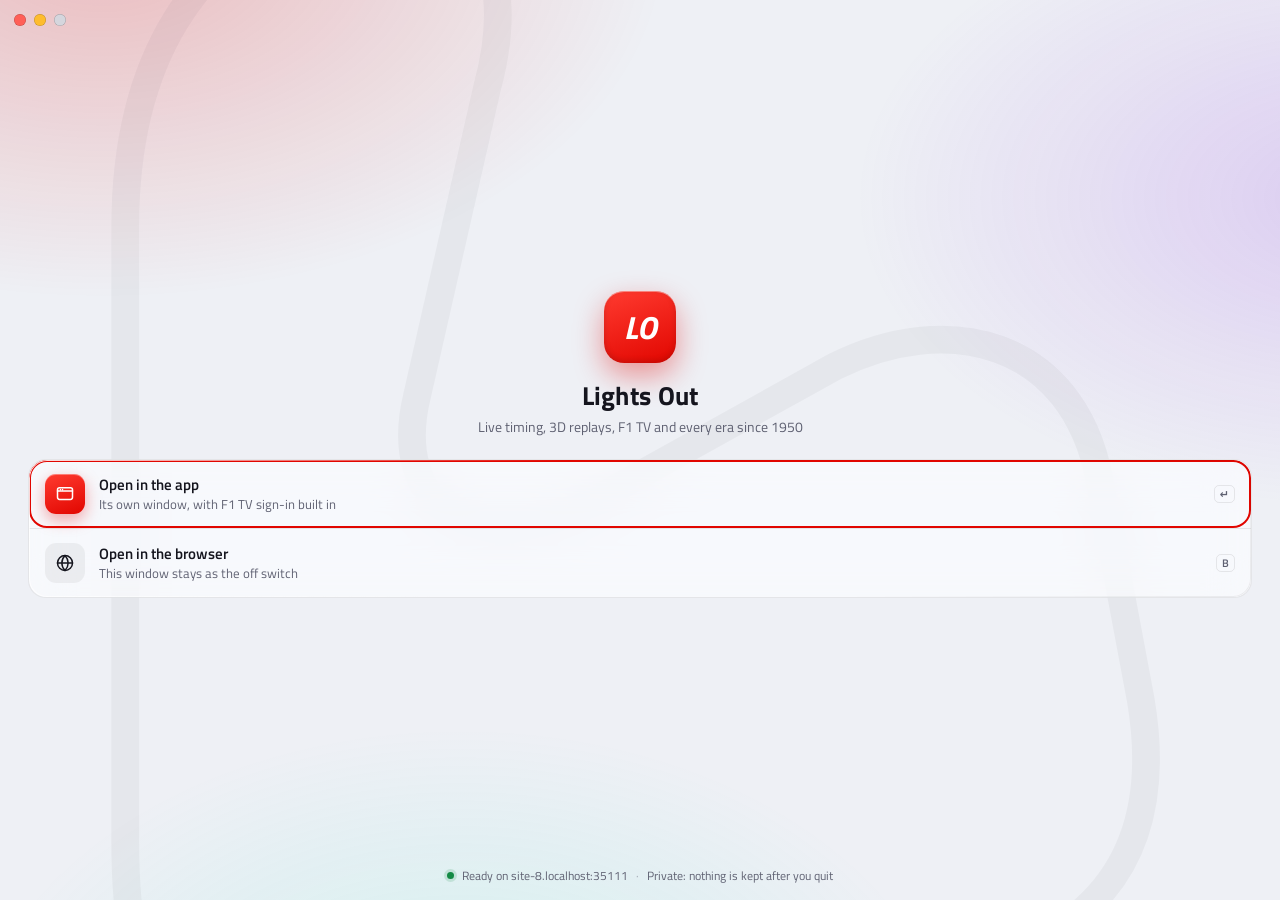
==== src/static/launcher.html @ 745a65ad "Era-accurate vehicle model, slip-angle steering, desktop launcher and one UI look - Simulation: eras" ====
<!doctype html>
<!-- The desktop launcher (src/desktop.py): a small frameless window, the app's own glass, its own title bar.
     Open in the app (a proper window of its own), or in the browser (this window stays as the off switch). -->
<html lang="en">
<meta charset="utf-8">
<meta name="viewport" content="width=device-width, initial-scale=1">
<title>Lights Out</title>
<link rel="preconnect" href="https://fonts.googleapis.com">
<link rel="stylesheet" href="https://fonts.googleapis.com/css2?family=Titillium+Web:ital,wght@0,400;0,600;0,700;1,900&display=swap">
<style>
:root {
  color-scheme: light dark;
  --bg: light-dark(#eef0f5, #08080c); --ink: light-dark(#15151e, #f2f2f6); --muted: light-dark(#5f6172, #9d9db0);
  --accent: #e10600; --green: light-dark(#148a45, #2fd06f);
  --glass: light-dark(rgb(255 255 255 / .58), rgb(24 25 34 / .55));
  --glass-hover: light-dark(rgb(255 255 255 / .82), rgb(40 41 54 / .7));
  --blur: blur(22px) saturate(180%);
  --edge: light-dark(rgb(255 255 255 / .9), rgb(255 255 255 / .16)); --edge-fade: light-dark(rgb(0 0 0 / .06), rgb(255 255 255 / .04));
  --hairline: light-dark(rgb(0 0 0 / .08), rgb(255 255 255 / .09));
  --shadow: light-dark(0 10px 30px rgb(20 20 40 / .12), 0 14px 36px rgb(0 0 0 / .45));
  --spring: cubic-bezier(.34, 1.56, .64, 1);
}
* { box-sizing: border-box; }
html, body { height: 100%; }
body { margin: 0; overflow: hidden; background: var(--bg); color: var(--ink); user-select: none;
  font: 15px/1.45 'Titillium Web', system-ui, sans-serif; display: flex; flex-direction: column; }
/* ambient light behind the glass, as on the app's pages, drifting slowly; a faint racing line through it */
.ambient { position: fixed; inset: -20%; z-index: -1; pointer-events: none;
  background: radial-gradient(45% 40% at 20% 10%, light-dark(rgb(225 6 0 / .22), rgb(225 6 0 / .34)), transparent 70%),
    radial-gradient(40% 35% at 90% 30%, light-dark(rgb(138 43 226 / .18), rgb(140 80 255 / .26)), transparent 70%),
    radial-gradient(40% 40% at 40% 100%, light-dark(rgb(39 244 210 / .16), rgb(39 244 210 / .12)), transparent 70%);
  animation: drift 18s ease-in-out infinite alternate; }
@keyframes drift { to { transform: translate(4%, -3%) rotate(6deg) scale(1.05); } }
.track { position: fixed; inset: 0; z-index: -1; width: 100%; height: 100%; pointer-events: none; opacity: .5; }
.track path { fill: none; stroke: light-dark(rgb(0 0 0 / .07), rgb(255 255 255 / .07)); stroke-width: 10; stroke-linecap: round; stroke-linejoin: round; }
.track path.run { stroke: url(#run); stroke-width: 2.5; stroke-dasharray: 60 1140; animation: lap 6s linear infinite; }
@keyframes lap { to { stroke-dashoffset: -1200; } }
@media (prefers-reduced-motion: reduce) { .ambient, .track path.run { animation: none; } }

/* title bar: the drag region, with the window's own buttons on the left */
.bar { height: 40px; flex: none; display: flex; align-items: center; gap: 8px; padding: 0 14px; }
.lights { display: flex; gap: 8px; }
.light { width: 12px; height: 12px; border-radius: 50%; border: 0; padding: 0; cursor: pointer; display: grid; place-items: center;
  box-shadow: inset 0 0 0 .5px rgb(0 0 0 / .25); }
.light svg { width: 8px; height: 8px; opacity: 0; stroke: rgb(0 0 0 / .55); stroke-width: 2.4; fill: none; stroke-linecap: round; }
.lights:hover .light svg { opacity: 1; }
.light.close { background: #ff5f57; } .light.min { background: #febc2e; } .light.off { background: light-dark(#d5d6dd, #3a3b45); cursor: default; }

main { flex: 1; display: flex; flex-direction: column; align-items: center; justify-content: center; gap: 22px; padding: 0 28px 18px; }
.hero { text-align: center; animation: rise .6s var(--spring) both; }
.logo { display: inline-grid; place-items: center; width: 72px; height: 72px; border-radius: 20px; color: #fff; font-weight: 900; font-style: italic;
  font-size: 32px; letter-spacing: -.02em; background: linear-gradient(160deg, #ff3b30, var(--accent));
  box-shadow: 0 12px 30px rgb(225 6 0 / .4), inset 0 1px 0 rgb(255 255 255 / .4), inset 0 -2px 6px rgb(0 0 0 / .15); }
h1 { margin: 14px 0 2px; font-size: 26px; font-weight: 700; letter-spacing: .01em; }
.tag { margin: 0; color: var(--muted); font-size: 14px; }

/* the one glass recipe: frosted tint, a 1px specular edge brightest at the top-left, a soft shadow */
.card { position: relative; width: 100%; border-radius: 18px; background: var(--glass); backdrop-filter: var(--blur); -webkit-backdrop-filter: var(--blur);
  border: 1px solid var(--hairline); box-shadow: inset 0 1px 0 var(--edge-fade), var(--shadow); overflow: hidden; animation: rise .6s .08s var(--spring) both; }
.card::before { content: ''; position: absolute; inset: 0; padding: 1px; border-radius: inherit; pointer-events: none; z-index: 1;
  background: linear-gradient(135deg, var(--edge), transparent 40%, transparent 70%, var(--edge-fade));
  -webkit-mask: linear-gradient(#000 0 0) content-box, linear-gradient(#000 0 0); -webkit-mask-composite: xor;
  mask: linear-gradient(#000 0 0) content-box, linear-gradient(#000 0 0); mask-composite: exclude; }
@keyframes rise { from { opacity: 0; transform: translateY(10px) scale(.98); } }
.row { width: 100%; display: flex; align-items: center; gap: 14px; padding: 14px 16px; border: 0; background: none; color: inherit;
  font: inherit; text-align: left; cursor: pointer; transition: background .15s; }
.row + .row { border-top: 1px solid var(--hairline); }
.row:hover { background: var(--glass-hover); }
.row:active .ico { transform: scale(.92); }
.row:focus-visible { outline: 2px solid var(--accent); outline-offset: -2px; border-radius: 18px; }
.ico { flex: none; width: 40px; height: 40px; border-radius: 11px; display: grid; place-items: center; transition: transform .2s var(--spring);
  background: light-dark(rgb(0 0 0 / .05), rgb(255 255 255 / .08)); }
.ico svg { width: 20px; height: 20px; fill: none; stroke: currentColor; stroke-width: 1.8; stroke-linecap: round; stroke-linejoin: round; }
.row.main .ico { background: linear-gradient(160deg, #ff3b30, var(--accent)); color: #fff; box-shadow: 0 6px 16px rgb(225 6 0 / .35), inset 0 1px 0 rgb(255 255 255 / .35); }
.txt { flex: 1; min-width: 0; }
.txt b { display: block; font-weight: 600; font-size: 15px; }
.txt span { display: block; color: var(--muted); font-size: 13px; line-height: 1.3; }
.chev { width: 16px; height: 16px; flex: none; fill: none; stroke: var(--muted); stroke-width: 2; stroke-linecap: round; stroke-linejoin: round; opacity: .7; }
kbd { font: 600 11px 'Titillium Web', system-ui; color: var(--muted); border: 1px solid var(--hairline); border-radius: 5px; padding: 0 5px; }

.state { width: 100%; display: flex; flex-direction: column; gap: 14px; }
.state[hidden] { display: none; }
.done { padding: 18px 16px 6px; text-align: center; }
.done .check { width: 44px; height: 44px; margin: 0 auto 8px; border-radius: 50%; display: grid; place-items: center; color: #fff;
  background: linear-gradient(160deg, #34d77b, #148a45); box-shadow: 0 8px 20px rgb(20 138 69 / .35); }
.done .check svg { width: 22px; height: 22px; fill: none; stroke: currentColor; stroke-width: 2.6; stroke-linecap: round; stroke-linejoin: round; }
.done b { display: block; font-size: 16px; } .done span { color: var(--muted); font-size: 13px; }
.row.quit b { color: var(--accent); }
/* running in the browser: a smaller hero, so the three actions fit the window */
.away main { gap: 14px; padding-bottom: 6px; } .away .tag { display: none; } .away h1 { margin-top: 10px; font-size: 22px; }
.away .logo { width: 56px; height: 56px; border-radius: 16px; font-size: 25px; }
.away .done { padding: 12px 16px 4px; } .away .done .check { width: 40px; height: 40px; } .away .row { padding: 9px 16px; }

footer { flex: none; display: flex; justify-content: center; align-items: center; gap: 8px; padding: 0 0 16px; color: var(--muted); font-size: 12px;
  animation: rise .6s .16s var(--spring) both; }
.led { width: 7px; height: 7px; border-radius: 50%; background: var(--green); box-shadow: 0 0 0 3px light-dark(rgb(20 138 69 / .15), rgb(47 208 111 / .18));
  animation: pulse 2.4s ease-in-out infinite; }
@keyframes pulse { 50% { box-shadow: 0 0 0 5px transparent; } }
.dot { opacity: .5; }
</style>
<body>
<div class="ambient"></div>
<!-- a lap of light round an abstract circuit -->
<svg class="track" viewBox="0 0 460 560" preserveAspectRatio="xMidYMid slice" aria-hidden="true">
  <defs><linearGradient id="run" x1="0" x2="1"><stop offset="0" stop-color="#e10600" stop-opacity="0"/><stop offset="1" stop-color="#ff3b30"/></linearGradient></defs>
  <path id="lap" d="M60 470 L300 470 C390 470 420 430 410 370 L395 290 C385 240 340 230 300 250 L210 300 C170 320 140 300 150 260 L175 150
    C190 95 160 70 115 85 C70 100 45 140 45 200 L45 420 C45 455 50 470 60 470 Z"/>
  <path class="run" d="M60 470 L300 470 C390 470 420 430 410 370 L395 290 C385 240 340 230 300 250 L210 300 C170 320 140 300 150 260 L175 150
    C190 95 160 70 115 85 C70 100 45 140 45 200 L45 420 C45 455 50 470 60 470 Z" pathLength="1200"/>
</svg>

<div class="bar pywebview-drag-region">
  <div class="lights">
    <button class="light close" title="Quit Lights Out" aria-label="Quit Lights Out" onclick="api('quit')">
      <svg viewBox="0 0 8 8"><path d="M1.5 1.5l5 5M6.5 1.5l-5 5"/></svg></button>
    <button class="light min" title="Minimise" aria-label="Minimise" onclick="api('minimize')">
      <svg viewBox="0 0 8 8"><path d="M1.5 4h5"/></svg></button>
    <span class="light off" aria-hidden="true"></span>
  </div>
</div>

<main>
  <div class="hero">
    <div class="logo">LO</div>
    <h1>Lights Out</h1>
    <p class="tag">Live timing, 3D replays, F1 TV and every era since 1950</p>
  </div>

  <div class="state" id="pick">
    <div class="card">
      <button class="row main" id="app" autofocus onclick="openApp()">
        <span class="ico"><svg viewBox="0 0 24 24"><rect x="3" y="4.5" width="18" height="14" rx="2.5"/><path d="M3 8.5h18M6.5 6.5h.01M9 6.5h.01"/></svg></span>
        <span class="txt"><b>Open in the app</b><span>Its own window, with F1 TV sign-in built in</span></span>
        <kbd>↵</kbd>
      </button>
      <button class="row" onclick="openBrowser()">
        <span class="ico"><svg viewBox="0 0 24 24"><circle cx="12" cy="12" r="9"/><path d="M3 12h18M12 3c2.6 2.8 3.8 5.8 3.8 9s-1.2 6.2-3.8 9c-2.6-2.8-3.8-5.8-3.8-9S9.4 5.8 12 3z"/></svg></span>
        <span class="txt"><b>Open in the browser</b><span>This window stays as the off switch</span></span>
        <kbd>B</kbd>
      </button>
    </div>
  </div>

  <div class="state" id="away" hidden>
    <div class="card">
      <div class="done">
        <div class="check"><svg viewBox="0 0 24 24"><path d="M5 12.5l4.5 4.5L19 7.5"/></svg></div>
        <b>Running in your browser</b>
        <span>Keep this window open while you watch</span>
      </div>
      <button class="row" onclick="api('open_browser')">
        <span class="ico"><svg viewBox="0 0 24 24"><path d="M12 5v14M5 12h14"/></svg></span>
        <span class="txt"><b>Open another tab</b></span>
        <svg class="chev" viewBox="0 0 24 24"><path d="M9 6l6 6-6 6"/></svg>
      </button>
      <button class="row" onclick="openApp()">
        <span class="ico"><svg viewBox="0 0 24 24"><rect x="3" y="4.5" width="18" height="14" rx="2.5"/><path d="M3 8.5h18"/></svg></span>
        <span class="txt"><b>Open in the app instead</b></span>
        <svg class="chev" viewBox="0 0 24 24"><path d="M9 6l6 6-6 6"/></svg>
      </button>
      <button class="row quit" onclick="api('quit')">
        <span class="ico"><svg viewBox="0 0 24 24"><path d="M12 3v8M7.5 6.5a7 7 0 1 0 9 0"/></svg></span>
        <span class="txt"><b>Quit Lights Out</b><span>Stops the server: open tabs stop updating</span></span>
      </button>
    </div>
  </div>
</main>

<footer><span class="led"></span><span id="where">Ready</span><span class="dot">·</span><span>Private: nothing is kept after you quit</span></footer>

<script>
// pywebview injects window.pywebview.api a moment after the page loads
const api = (name, ...args) => window.pywebview?.api?.[name]?.(...args);
const openApp = () => api('open_app');
function openBrowser() {
  api('open_browser');
  pick.hidden = true;
  away.hidden = false;
  document.body.classList.add('away');
}
where.textContent = `Ready on ${location.host}`;
addEventListener('keydown', e => {
  if (!pick.hidden && e.key === 'Enter' && document.activeElement === document.body) openApp();
  if (!pick.hidden && (e.key === 'b' || e.key === 'B')) openBrowser();
});
</script>
</body>
</html>
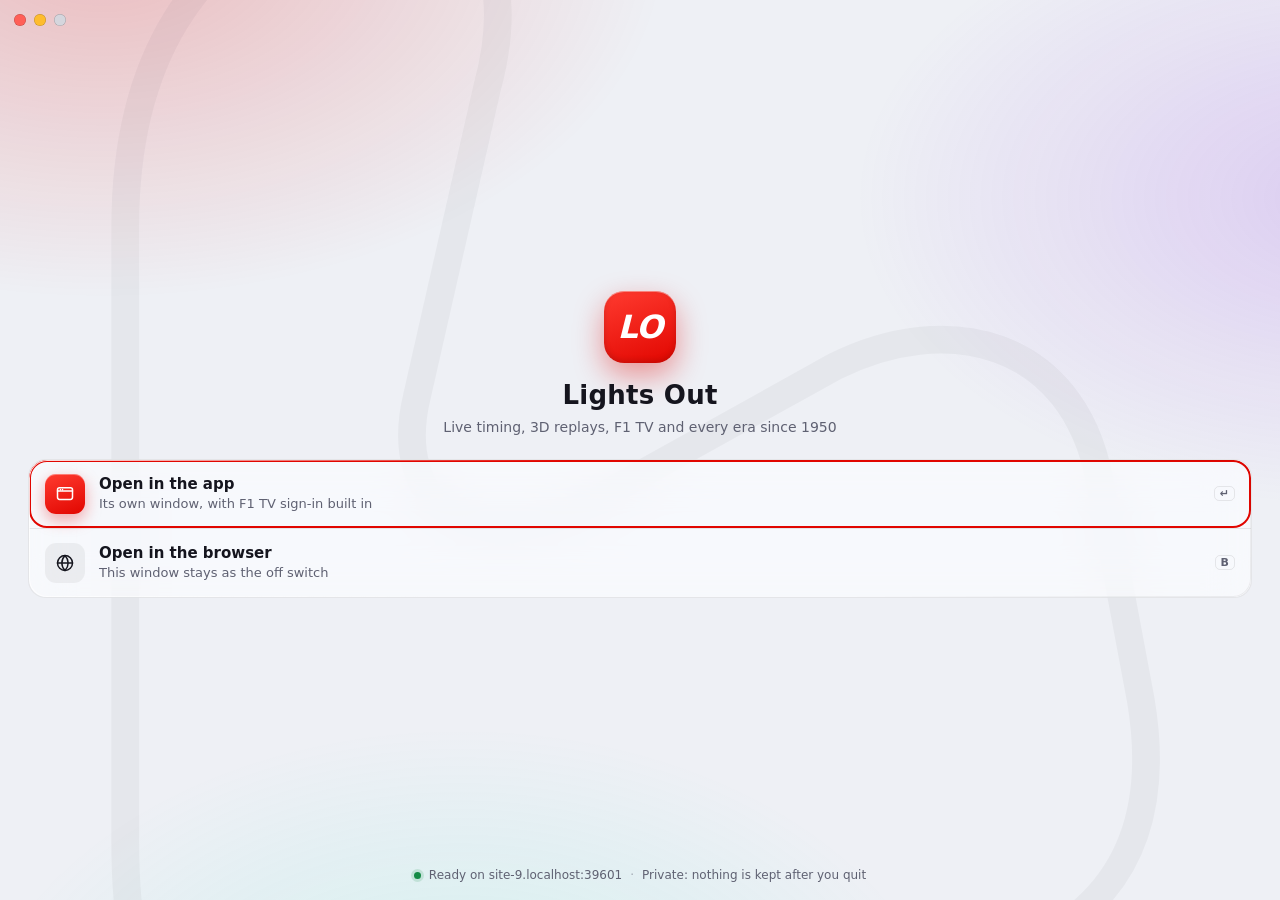
==== commit 6984f968: "Move the 3D stage to WebGPU, add race story tools and bundle assets locally This commit holds the br" ====
--- a/src/static/launcher.html
+++ b/src/static/launcher.html
@@ -5,8 +5,7 @@
 <meta charset="utf-8">
 <meta name="viewport" content="width=device-width, initial-scale=1">
 <title>Lights Out</title>
-<link rel="preconnect" href="https://fonts.googleapis.com">
-<link rel="stylesheet" href="https://fonts.googleapis.com/css2?family=Titillium+Web:ital,wght@0,400;0,600;0,700;1,900&display=swap">
+<link rel="stylesheet" href="/static/assets/fonts/fonts.css">
 <style>
 :root {
   color-scheme: light dark;
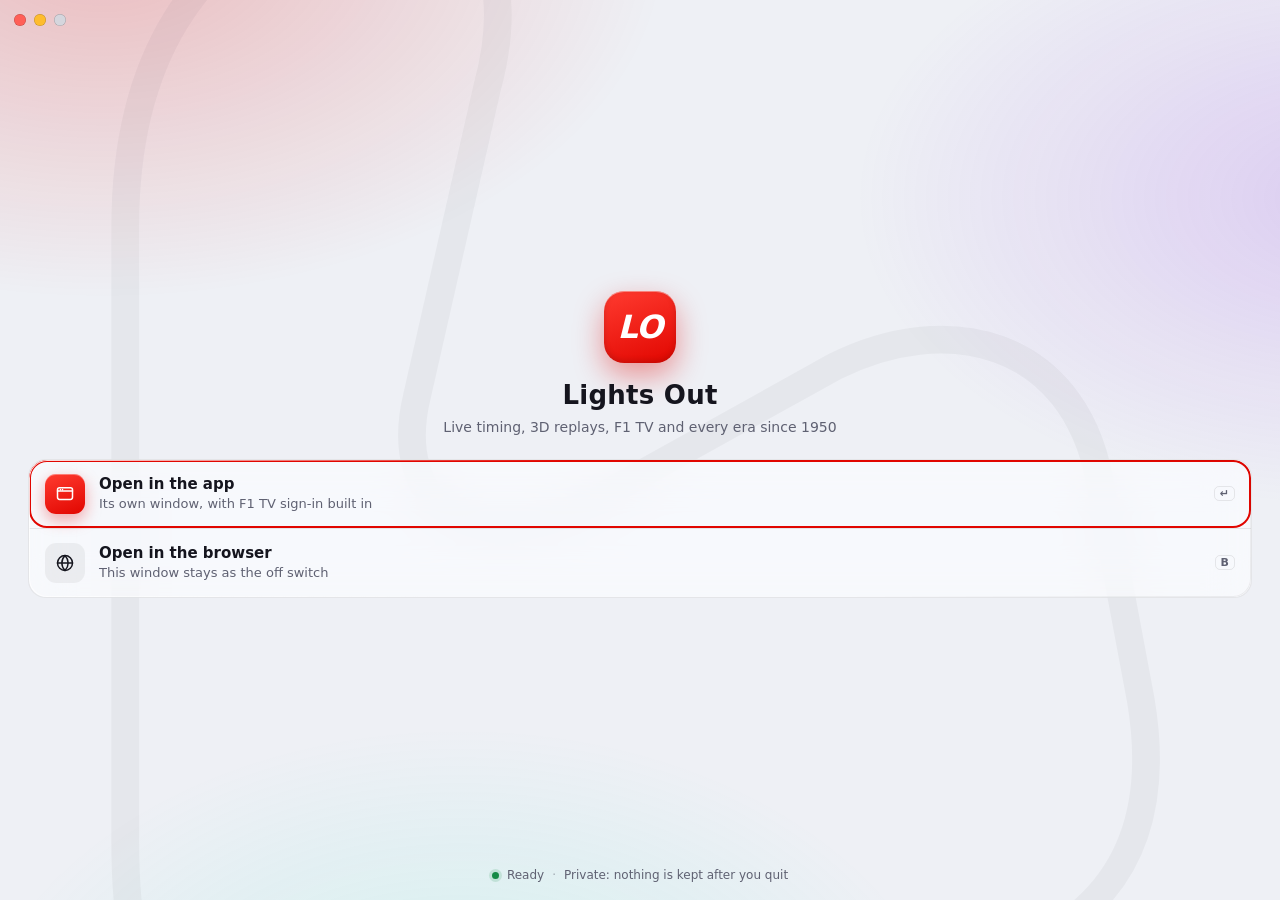
==== commit a155fece: "Roadmap phases 1-4: stabilise, measure, add features, harden Works through implementation.md on road" ====
--- a/src/static/launcher.html
+++ b/src/static/launcher.html
@@ -110,9 +110,9 @@
 
 <div class="bar pywebview-drag-region">
   <div class="lights">
-    <button class="light close" title="Quit Lights Out" aria-label="Quit Lights Out" onclick="api('quit')">
+    <button class="light close" title="Quit Lights Out" aria-label="Quit Lights Out" data-call="quit">
       <svg viewBox="0 0 8 8"><path d="M1.5 1.5l5 5M6.5 1.5l-5 5"/></svg></button>
-    <button class="light min" title="Minimise" aria-label="Minimise" onclick="api('minimize')">
+    <button class="light min" title="Minimise" aria-label="Minimise" data-call="minimize">
       <svg viewBox="0 0 8 8"><path d="M1.5 4h5"/></svg></button>
     <span class="light off" aria-hidden="true"></span>
   </div>
@@ -127,12 +127,12 @@
 
   <div class="state" id="pick">
     <div class="card">
-      <button class="row main" id="app" autofocus onclick="openApp()">
+      <button class="row main" id="app" autofocus data-call="open_app">
         <span class="ico"><svg viewBox="0 0 24 24"><rect x="3" y="4.5" width="18" height="14" rx="2.5"/><path d="M3 8.5h18M6.5 6.5h.01M9 6.5h.01"/></svg></span>
         <span class="txt"><b>Open in the app</b><span>Its own window, with F1 TV sign-in built in</span></span>
         <kbd>↵</kbd>
       </button>
-      <button class="row" onclick="openBrowser()">
+      <button class="row" data-call="browser">
         <span class="ico"><svg viewBox="0 0 24 24"><circle cx="12" cy="12" r="9"/><path d="M3 12h18M12 3c2.6 2.8 3.8 5.8 3.8 9s-1.2 6.2-3.8 9c-2.6-2.8-3.8-5.8-3.8-9S9.4 5.8 12 3z"/></svg></span>
         <span class="txt"><b>Open in the browser</b><span>This window stays as the off switch</span></span>
         <kbd>B</kbd>
@@ -147,17 +147,17 @@
         <b>Running in your browser</b>
         <span>Keep this window open while you watch</span>
       </div>
-      <button class="row" onclick="api('open_browser')">
+      <button class="row" data-call="open_browser">
         <span class="ico"><svg viewBox="0 0 24 24"><path d="M12 5v14M5 12h14"/></svg></span>
         <span class="txt"><b>Open another tab</b></span>
         <svg class="chev" viewBox="0 0 24 24"><path d="M9 6l6 6-6 6"/></svg>
       </button>
-      <button class="row" onclick="openApp()">
+      <button class="row" data-call="open_app">
         <span class="ico"><svg viewBox="0 0 24 24"><rect x="3" y="4.5" width="18" height="14" rx="2.5"/><path d="M3 8.5h18"/></svg></span>
         <span class="txt"><b>Open in the app instead</b></span>
         <svg class="chev" viewBox="0 0 24 24"><path d="M9 6l6 6-6 6"/></svg>
       </button>
-      <button class="row quit" onclick="api('quit')">
+      <button class="row quit" data-call="quit">
         <span class="ico"><svg viewBox="0 0 24 24"><path d="M12 3v8M7.5 6.5a7 7 0 1 0 9 0"/></svg></span>
         <span class="txt"><b>Quit Lights Out</b><span>Stops the server: open tabs stop updating</span></span>
       </button>
@@ -167,21 +167,6 @@
 
 <footer><span class="led"></span><span id="where">Ready</span><span class="dot">·</span><span>Private: nothing is kept after you quit</span></footer>
 
-<script>
-// pywebview injects window.pywebview.api a moment after the page loads
-const api = (name, ...args) => window.pywebview?.api?.[name]?.(...args);
-const openApp = () => api('open_app');
-function openBrowser() {
-  api('open_browser');
-  pick.hidden = true;
-  away.hidden = false;
-  document.body.classList.add('away');
-}
-where.textContent = `Ready on ${location.host}`;
-addEventListener('keydown', e => {
-  if (!pick.hidden && e.key === 'Enter' && document.activeElement === document.body) openApp();
-  if (!pick.hidden && (e.key === 'b' || e.key === 'B')) openBrowser();
-});
-</script>
+<script src="/static/launcher.js"></script>
 </body>
 </html>
